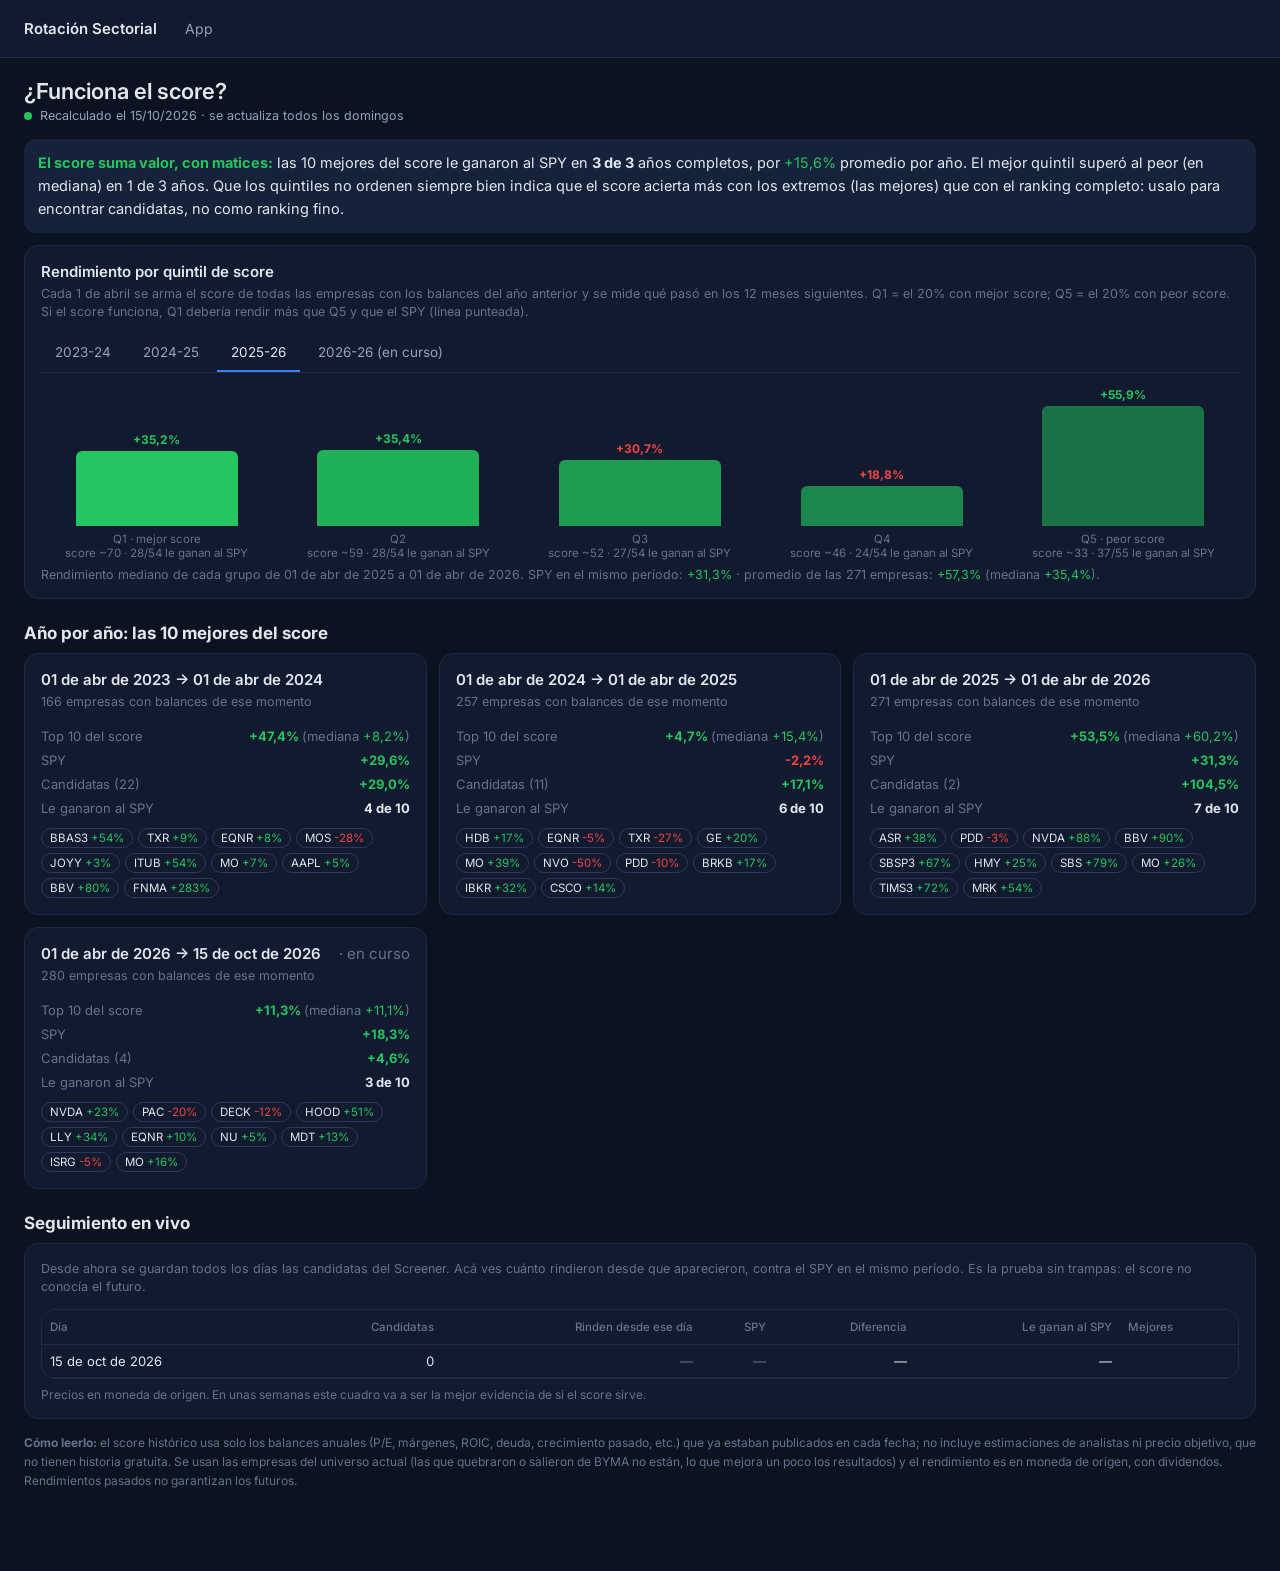
==== backtest.html @ 3cff4f19 "Cartera real, CEDEARs en pesos con CCL implícito, calendario de resultados con resumen del managemen" ====
<!DOCTYPE html>
<html lang="es">
<head>
<meta charset="UTF-8">
<meta name="viewport" content="width=device-width, initial-scale=1">
<title>Backtest del score</title>
<link rel="preconnect" href="https://fonts.googleapis.com">
<link href="https://fonts.googleapis.com/css2?family=Inter:wght@400;500;600;700&display=swap" rel="stylesheet">
<link rel="stylesheet" href="/css/app.css">
<script src="/js/embed.js"></script>
<style>
  main { max-width:1300px; }
  .card h3 { margin:0 0 4px; font-size:15px; font-weight:600; }
  .card .sub2 { color:var(--dim); font-size:12.5px; margin-bottom:12px; line-height:1.5; }
  .verdict { font-size:14.5px; line-height:1.6; padding:12px 14px; background:var(--panel2); border-radius:12px; margin-bottom:12px; }
  .qbars { display:grid; grid-template-columns:repeat(5,1fr); gap:10px; align-items:end; height:170px; margin-top:8px; }
  .qbars .col { display:flex; flex-direction:column; justify-content:flex-end; align-items:center; height:100%; position:relative; }
  .qbars .col i { display:block; width:70%; border-radius:6px 6px 0 0; }
  .qbars .col b { font-size:12px; margin-bottom:4px; } .qbars .col span { font-size:11.5px; color:var(--dim); margin-top:6px; text-align:center; }
  .spyline { position:absolute; left:0; right:0; border-top:1px dashed #94a3b8; }
  .periods { display:grid; grid-template-columns:repeat(auto-fit,minmax(300px,1fr)); gap:12px; }
  .chips2 { display:flex; flex-wrap:wrap; gap:5px; margin-top:8px; }
  .chips2 a { font-size:11.5px; padding:2px 8px; border-radius:99px; border:1px solid var(--border2); color:var(--text); text-decoration:none; }
  .caveat { color:var(--dim); font-size:12px; line-height:1.6; margin-top:14px; }
</style>
</head>
<body>
<header><div class="brand">Rotación Sectorial</div><nav><a href="/">App</a></nav></header>
<main>
  <div class="top"><div><h1>¿Funciona el score?</h1><div class="status"><span class="dot" id="dot"></span><span id="statusTxt">Cargando…</span></div></div></div>
  <div id="verdict"></div>
  <div class="card"><h3>Rendimiento por quintil de score</h3><div class="sub2">Cada 1 de abril se arma el score de todas las empresas con los balances del año anterior y se mide qué pasó en los 12 meses siguientes. Q1 = el 20% con mejor score; Q5 = el 20% con peor score. Si el score funciona, Q1 debería rendir más que Q5 y que el SPY (línea punteada).</div>
    <div class="tabs" id="ptabs"></div><div id="quint"></div></div>
  <h2 style="font-size:17px;margin:24px 0 10px">Año por año: las 10 mejores del score</h2>
  <div class="periods" id="periods"></div>
  <h2 style="font-size:17px;margin:24px 0 10px">Seguimiento en vivo</h2>
  <div class="card"><div class="sub2">Desde ahora se guardan todos los días las candidatas del Screener. Acá ves cuánto rindieron desde que aparecieron, contra el SPY en el mismo período. Es la prueba sin trampas: el score no conocía el futuro.</div><div id="live"></div></div>
  <div class="caveat" id="caveat"></div>
</main>
<div id="toast" class="toast"></div>
<script src="/config.js"></script>
<script type="module" src="/js/backtest.js"></script>
</body>
</html>
---- css/app.css ----
/* Estilos compartidos: Screener, Watchlist y shell */
  :root {
    --bg:#0b1220; --panel:#111a2e; --panel2:#16213a; --border:#1e2a44; --border2:#2b3a5c;
    --text:#e2e8f0; --muted:#94a3b8; --dim:#64748b; --accent:#3b82f6; --accent-bg:#172554;
    --good:#22c55e; --good-bg:#14532d; --good-tx:#86efac;
    --mid:#eab308; --mid-bg:#713f12; --mid-tx:#fde68a;
    --bad:#ef4444; --bad-bg:#7f1d1d; --bad-tx:#fca5a5;
  }
  * { box-sizing:border-box; }
  body { margin:0; background:var(--bg); color:var(--text); font-family:Inter,-apple-system,Segoe UI,Roboto,Arial,sans-serif; font-size:14px; }
  .num { font-variant-numeric:tabular-nums; }
  a { color:inherit; }
  button, select, input, textarea { font-family:inherit; font-size:13px; color:var(--text); }
  header { display:flex; align-items:center; gap:16px; padding:14px 24px; border-bottom:1px solid var(--border); background:var(--panel); flex-wrap:wrap; }
  header .brand { font-weight:600; font-size:15px; }
  nav { display:flex; gap:4px; flex-wrap:wrap; }
  nav a { text-decoration:none; color:var(--muted); padding:6px 12px; border-radius:8px; }
  nav a:hover { color:var(--text); background:var(--panel2); }
  nav a.active { color:#fff; background:var(--accent); }
  main { max-width:1440px; margin:0 auto; padding:20px 24px 80px; }
  .top { display:flex; justify-content:space-between; align-items:flex-end; gap:16px; flex-wrap:wrap; margin-bottom:16px; }
  h1 { margin:0; font-size:22px; font-weight:600; }
  .status { color:var(--muted); font-size:12.5px; margin-top:4px; display:flex; align-items:center; gap:8px; }
  .dot { width:8px; height:8px; border-radius:50%; background:var(--dim); display:inline-block; }
  .dot.on { background:var(--good); } .dot.load { background:var(--mid); }
  .actions { display:flex; gap:8px; flex-wrap:wrap; }
  .btn { background:var(--panel2); border:1px solid var(--border2); padding:8px 14px; border-radius:10px; cursor:pointer; display:inline-flex; align-items:center; gap:6px; }
  .btn:hover { border-color:var(--accent); }
  .btn.primary { background:var(--accent); border-color:var(--accent); color:#fff; }
  .btn.sm { padding:5px 10px; font-size:12px; border-radius:8px; }
  .progress { height:3px; background:var(--border); border-radius:2px; overflow:hidden; margin-bottom:14px; }
  .progress > div { height:100%; background:var(--accent); width:0; transition:width .3s; }
  .kpis { display:grid; grid-template-columns:repeat(auto-fit,minmax(160px,1fr)); gap:12px; margin-bottom:16px; }
  .kpi { background:var(--panel); border:1px solid var(--border); border-radius:14px; padding:14px 16px; }
  .kpi .l { color:var(--muted); font-size:12px; } .kpi .v { font-size:22px; font-weight:600; margin-top:4px; }
  .kpi .s { color:var(--dim); font-size:11.5px; margin-top:2px; }
  .filters { background:var(--panel); border:1px solid var(--border); border-radius:14px; padding:14px 16px; display:grid; gap:10px; margin-bottom:16px; }
  .frow { display:flex; gap:8px; align-items:center; flex-wrap:wrap; }
  .flabel { color:var(--dim); font-size:11.5px; width:62px; flex-shrink:0; }
  .chip { background:var(--panel2); border:1px solid var(--border); color:var(--muted); padding:5px 12px; border-radius:99px; cursor:pointer; font-size:12.5px; white-space:nowrap; }
  .chip:hover { color:var(--text); border-color:var(--border2); }
  .chip.on { background:var(--accent); border-color:var(--accent); color:#fff; }
  .chip .c { opacity:.7; margin-left:4px; font-size:11px; }
  input[type=search], input[type=text], input[type=number], select, textarea { background:var(--bg); border:1px solid var(--border2); border-radius:10px; padding:7px 10px; outline:none; }
  input:focus, select:focus, textarea:focus { border-color:var(--accent); }
  input[type=search] { width:240px; }
  .toggle { display:inline-flex; align-items:center; gap:8px; color:var(--muted); cursor:pointer; user-select:none; font-size:12.5px; }
  .toggle input { accent-color:var(--accent); width:15px; height:15px; }
  .tabs { display:flex; gap:4px; border-bottom:1px solid var(--border); margin-bottom:14px; }
  .tab { background:none; border:none; border-bottom:2px solid transparent; color:var(--muted); padding:10px 14px; cursor:pointer; font-size:13.5px; }
  .tab.on { color:var(--text); border-bottom-color:var(--accent); }
  .tab .c { background:var(--panel2); border-radius:99px; padding:1px 7px; font-size:11px; margin-left:6px; }
  .tablewrap { background:var(--panel); border:1px solid var(--border); border-radius:14px; overflow-x:auto; }
  table { width:100%; border-collapse:collapse; }
  th { text-align:right; color:var(--dim); font-weight:500; font-size:11.5px; padding:10px 8px; border-bottom:1px solid var(--border); white-space:nowrap; cursor:pointer; user-select:none; position:sticky; top:0; background:var(--panel); }
  th:hover { color:var(--text); } th.sorted { color:var(--accent); }
  th.l, td.l { text-align:left; }
  td { text-align:right; padding:8px 8px; font-size:13px; border-bottom:1px solid var(--border); white-space:nowrap; }
  tr.row { cursor:pointer; } tr.row:hover td { background:var(--panel2); }
  td .tk { font-weight:600; } td.sec { max-width:130px; overflow:hidden; text-overflow:ellipsis; color:var(--muted); }
  td .nm { color:var(--muted); font-size:12px; max-width:200px; overflow:hidden; text-overflow:ellipsis; display:block; }
  .score { display:inline-block; min-width:38px; text-align:center; border-radius:8px; padding:3px 6px; font-weight:600; font-size:12.5px; }
  .s-good { background:var(--good-bg); color:var(--good-tx); } .s-mid { background:var(--mid-bg); color:var(--mid-tx); }
  .s-bad { background:var(--bad-bg); color:var(--bad-tx); } .s-na { background:var(--panel2); color:var(--dim); }
  .pos { color:var(--good); } .neg { color:var(--bad); } .na { color:var(--dim); }
  .badge { display:inline-block; font-size:10.5px; padding:2px 7px; border-radius:99px; background:var(--panel2); color:var(--muted); border:1px solid var(--border); }
  .badge.cand { background:var(--good-bg); color:var(--good-tx); border-color:transparent; }
  .badge.mine { background:var(--accent-bg); color:#93c5fd; border-color:transparent; }
  .edited { color:#93c5fd; }
  .edited::after { content:"•"; margin-left:2px; }
  .more { text-align:center; padding:14px; }
  .empty { text-align:center; color:var(--muted); padding:48px 16px; }
  .grid-cards { display:grid; grid-template-columns:repeat(auto-fill,minmax(330px,1fr)); gap:14px; }
  .card { background:var(--panel); border:1px solid var(--border); border-radius:14px; padding:16px; }
  .card h3 { margin:0; font-size:15px; font-weight:600; display:flex; justify-content:space-between; align-items:center; gap:8px; }
  .card .sub { color:var(--dim); font-size:12px; margin:2px 0 12px; }
  .mini { display:grid; grid-template-columns:repeat(3,1fr); gap:8px; margin-bottom:12px; }
  .mini div { background:var(--panel2); border-radius:10px; padding:8px 10px; }
  .mini .l { color:var(--dim); font-size:11px; white-space:nowrap; } .mini .v { font-weight:600; margin-top:2px; }
  .toplist { display:grid; gap:6px; }
  .toplist .it { display:flex; justify-content:space-between; align-items:center; padding:6px 8px; border-radius:8px; cursor:pointer; }
  .toplist .it:hover { background:var(--panel2); }
  .cmp td, .cmp th { text-align:center; } .cmp td.l, .cmp th.l { text-align:left; }
  .cmp td.best { color:var(--good-tx); background:rgba(34,197,94,.08); font-weight:600; }
  .cmpbar { position:fixed; bottom:16px; left:50%; transform:translateX(-50%); background:var(--panel2); border:1px solid var(--border2); border-radius:14px; padding:10px 14px; display:none; gap:10px; align-items:center; box-shadow:0 10px 30px rgba(0,0,0,.4); z-index:20; }
  .cmpbar.show { display:flex; }
  .overlay { position:fixed; inset:0; background:rgba(2,6,23,.6); display:none; z-index:30; }
  .overlay.show { display:block; }
  .drawer { position:fixed; top:0; right:0; height:100%; width:min(620px,100%); background:var(--panel); border-left:1px solid var(--border2); overflow-y:auto; transform:translateX(100%); transition:transform .2s; z-index:40; padding:22px 24px 40px; }
  .drawer.show { transform:none; }
  .dh { display:flex; justify-content:space-between; gap:12px; align-items:flex-start; }
  .dh h2 { margin:0; font-size:20px; } .dh .meta { color:var(--muted); font-size:12.5px; margin-top:4px; }
  .x { background:none; border:none; color:var(--muted); font-size:22px; cursor:pointer; line-height:1; }
  .hero { display:grid; grid-template-columns:auto 1fr; gap:18px; align-items:center; background:var(--panel2); border-radius:14px; padding:16px; margin:16px 0; }
  .bigscore { font-size:40px; font-weight:700; width:92px; height:92px; border-radius:20px; display:flex; align-items:center; justify-content:center; }
  .bars { display:grid; gap:8px; }
  .bar { display:grid; grid-template-columns:90px 1fr 34px; gap:8px; align-items:center; font-size:12px; color:var(--muted); }
  .bar .t { height:8px; background:var(--border); border-radius:4px; overflow:hidden; } .bar .t div { height:100%; border-radius:4px; }
  .sec-title { font-size:12px; color:var(--dim); text-transform:uppercase; letter-spacing:.06em; margin:20px 0 8px; }
  .reasons { display:grid; gap:6px; } .reasons div { font-size:13px; display:flex; gap:8px; }
  .mgrid { display:grid; grid-template-columns:repeat(2,1fr); gap:8px; }
  .m { background:var(--panel2); border-radius:10px; padding:10px 12px; border:1px solid transparent; }
  .m:hover { border-color:var(--border2); }
  .m .l { color:var(--dim); font-size:11.5px; display:flex; justify-content:space-between; }
  .m .v { font-size:16px; font-weight:600; margin:2px 0 6px; cursor:text; }
  .m .pb { height:4px; background:var(--border); border-radius:2px; overflow:hidden; } .m .pb div { height:100%; }
  .m .med { color:var(--dim); font-size:11px; margin-top:4px; }
  .m input { width:100%; padding:4px 6px; font-size:14px; }
  .mine-box { display:grid; grid-template-columns:1fr 1fr; gap:10px; }
  .mine-box label { color:var(--dim); font-size:11.5px; display:grid; gap:4px; }
  .mine-box textarea { grid-column:1/-1; min-height:90px; resize:vertical; }
  .modal { position:fixed; top:50%; left:50%; transform:translate(-50%,-50%); background:var(--panel); border:1px solid var(--border2); border-radius:16px; padding:20px 22px; width:min(520px,94vw); max-height:88vh; overflow-y:auto; display:none; z-index:50; }
  .modal.show { display:block; }
  .wrow { display:grid; grid-template-columns:150px 1fr 30px; gap:10px; align-items:center; margin:6px 0; font-size:13px; }
  .wrow input { accent-color:var(--accent); }
  .how { font-size:12.5px; line-height:1.55; padding:8px 0; border-bottom:1px solid var(--border); }
  .how .na { font-size:11.5px; margin-top:3px; }
  .wgroup { color:var(--dim); font-size:11.5px; text-transform:uppercase; letter-spacing:.06em; margin-top:14px; }
  .toast { position:fixed; bottom:20px; right:20px; background:var(--panel2); border:1px solid var(--border2); padding:10px 14px; border-radius:10px; display:none; z-index:60; }
  .toast.show { display:block; }
  #printRoot { display:none; }
  @media (max-width:700px) { main { padding:14px; } .mgrid, .mine-box { grid-template-columns:1fr; } input[type=search] { width:100%; } .flabel { width:100%; } }

  /* ---------- PDF (impresión en tema claro) ---------- */
  @media print {
    @page { size:A4; margin:14mm 12mm; }
    body { background:#fff; color:#111827; font-size:11px; }
    body > *:not(#printRoot) { display:none !important; }
    #printRoot { display:block; }
    .rp h1 { font-size:20px; margin:0 0 2px; color:#0f172a; }
    .rp .sub { color:#6b7280; font-size:11px; margin-bottom:14px; }
    .rp h2 { font-size:13px; margin:16px 0 6px; color:#0f172a; border-bottom:2px solid #3b82f6; padding-bottom:3px; }
    .rp table { width:100%; border-collapse:collapse; font-size:10px; }
    .rp th { text-align:right; color:#6b7280; font-weight:600; border-bottom:1px solid #d1d5db; padding:5px 6px; position:static; background:#fff; }
    .rp td { text-align:right; border-bottom:1px solid #f3f4f6; padding:5px 6px; color:#111827; }
    .rp th.l, .rp td.l { text-align:left; }
    .rp .kp { display:grid; grid-template-columns:repeat(4,1fr); gap:8px; margin:8px 0; }
    .rp .kp div { border:1px solid #e5e7eb; border-radius:8px; padding:8px; }
    .rp .kp .l { color:#6b7280; font-size:9.5px; } .rp .kp .v { font-size:15px; font-weight:700; }
    .rp .sc { font-weight:700; } .rp .g { color:#15803d; } .rp .m2 { color:#b45309; } .rp .b { color:#b91c1c; }
    .rp ul { margin:4px 0; padding-left:16px; } .rp li { margin:2px 0; }
    .rp .notes { border:1px solid #e5e7eb; border-radius:8px; padding:8px 10px; white-space:pre-wrap; }
    .rp .foot { margin-top:18px; color:#9ca3af; font-size:9px; border-top:1px solid #e5e7eb; padding-top:6px; }
    .rp .pb { page-break-inside:avoid; }
  }
html.embedded header { display:none; }
html.embedded main { padding-top:16px; }
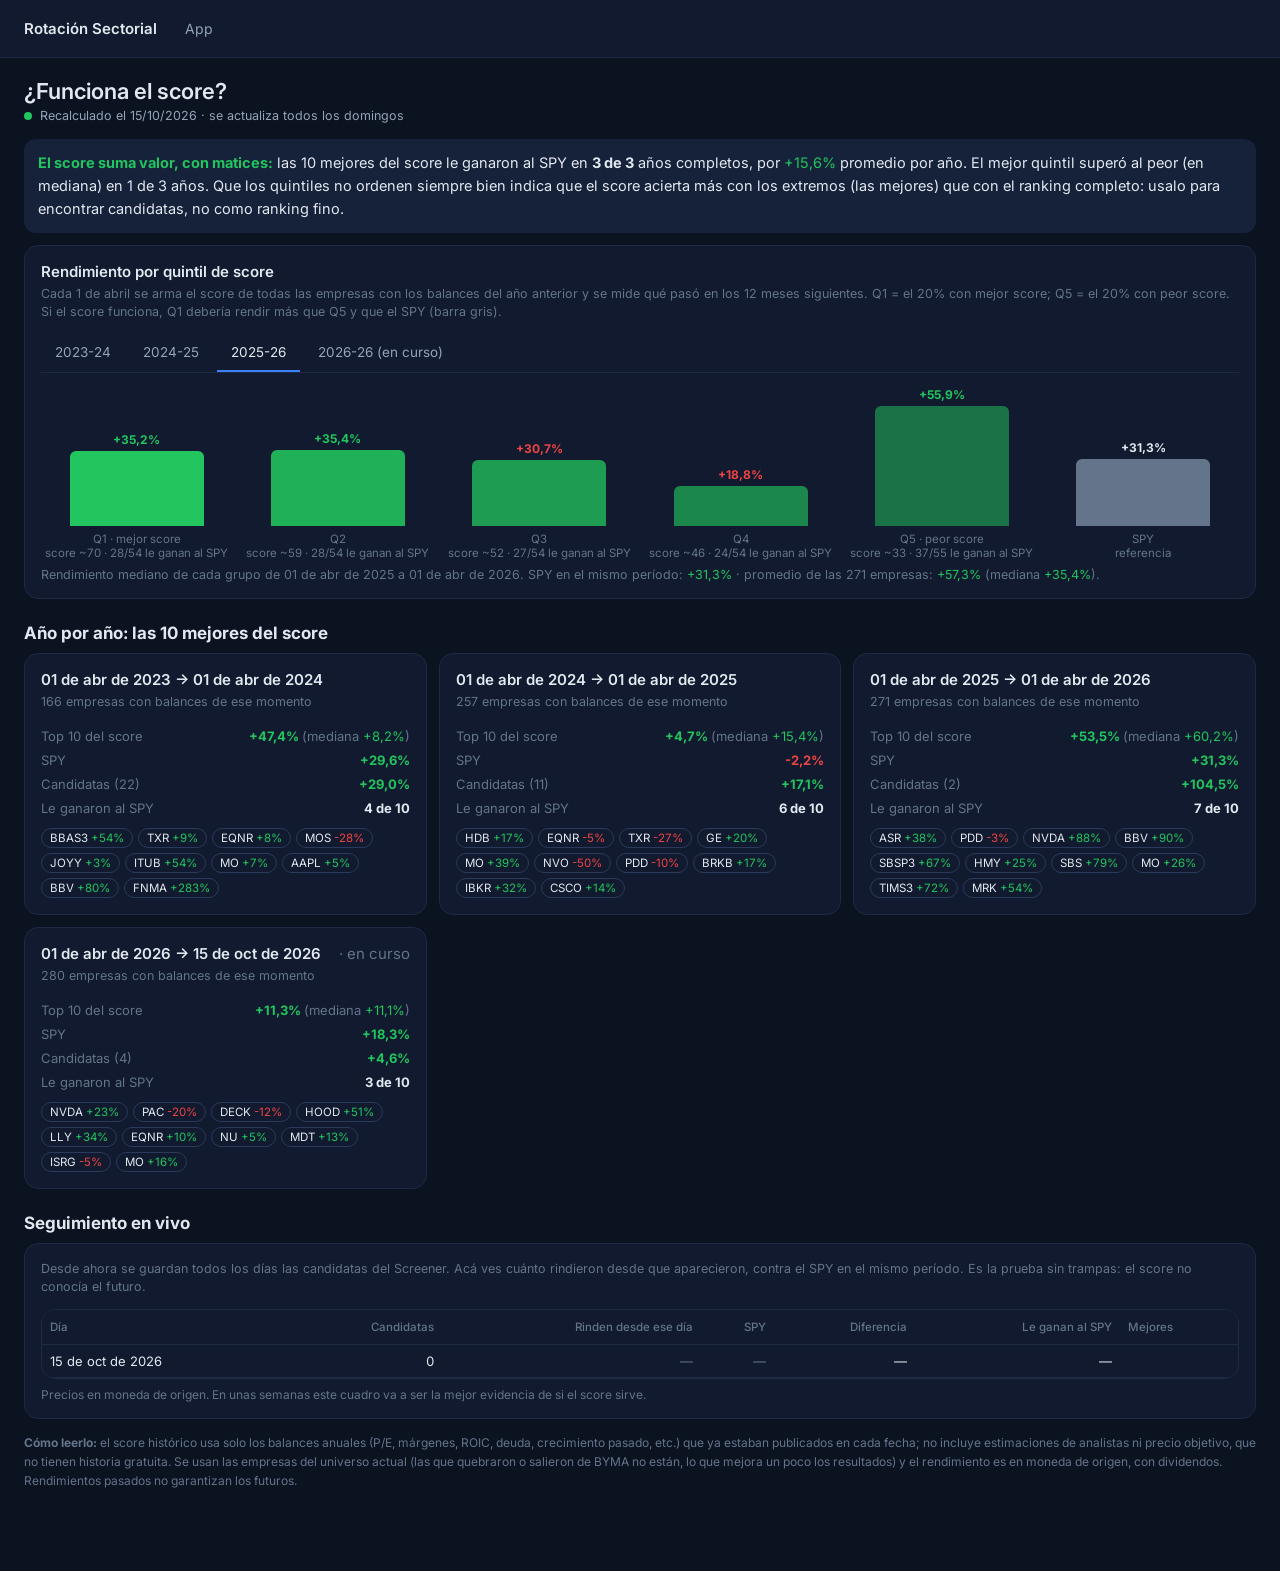
==== commit 92ecd294: "Ajustes: filtro de desvíos de CCL sospechosos, SPY en el backtest, fecha en modo oscuro, tablas de f" ====
--- a/backtest.html
+++ b/backtest.html
@@ -13,7 +13,7 @@
   .card h3 { margin:0 0 4px; font-size:15px; font-weight:600; }
   .card .sub2 { color:var(--dim); font-size:12.5px; margin-bottom:12px; line-height:1.5; }
   .verdict { font-size:14.5px; line-height:1.6; padding:12px 14px; background:var(--panel2); border-radius:12px; margin-bottom:12px; }
-  .qbars { display:grid; grid-template-columns:repeat(5,1fr); gap:10px; align-items:end; height:170px; margin-top:8px; }
+  .qbars { display:grid; grid-template-columns:repeat(6,1fr); gap:10px; align-items:end; height:170px; margin-top:8px; }
   .qbars .col { display:flex; flex-direction:column; justify-content:flex-end; align-items:center; height:100%; position:relative; }
   .qbars .col i { display:block; width:70%; border-radius:6px 6px 0 0; }
   .qbars .col b { font-size:12px; margin-bottom:4px; } .qbars .col span { font-size:11.5px; color:var(--dim); margin-top:6px; text-align:center; }
@@ -29,7 +29,7 @@
 <main>
   <div class="top"><div><h1>¿Funciona el score?</h1><div class="status"><span class="dot" id="dot"></span><span id="statusTxt">Cargando…</span></div></div></div>
   <div id="verdict"></div>
-  <div class="card"><h3>Rendimiento por quintil de score</h3><div class="sub2">Cada 1 de abril se arma el score de todas las empresas con los balances del año anterior y se mide qué pasó en los 12 meses siguientes. Q1 = el 20% con mejor score; Q5 = el 20% con peor score. Si el score funciona, Q1 debería rendir más que Q5 y que el SPY (línea punteada).</div>
+  <div class="card"><h3>Rendimiento por quintil de score</h3><div class="sub2">Cada 1 de abril se arma el score de todas las empresas con los balances del año anterior y se mide qué pasó en los 12 meses siguientes. Q1 = el 20% con mejor score; Q5 = el 20% con peor score. Si el score funciona, Q1 debería rendir más que Q5 y que el SPY (barra gris).</div>
     <div class="tabs" id="ptabs"></div><div id="quint"></div></div>
   <h2 style="font-size:17px;margin:24px 0 10px">Año por año: las 10 mejores del score</h2>
   <div class="periods" id="periods"></div>
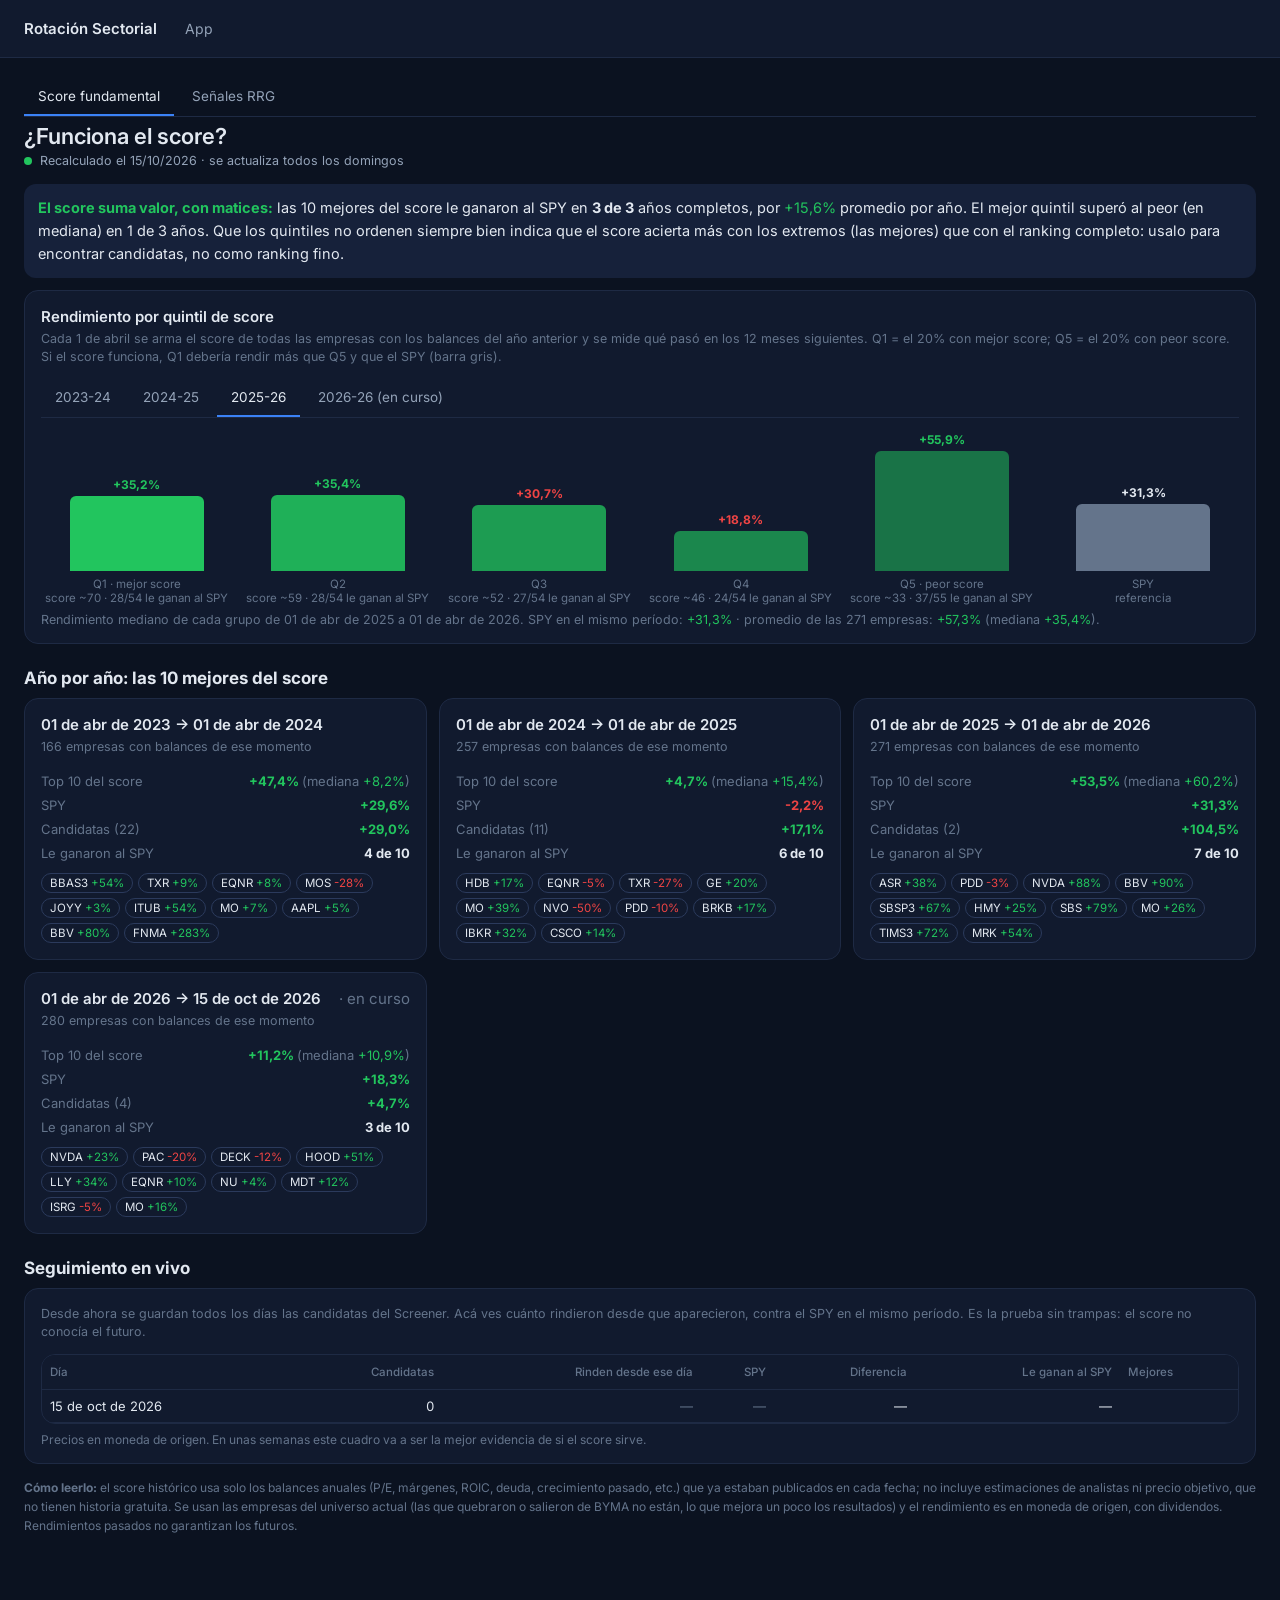
==== commit 8b5fbc2e: "Backtest de señales RRG (2018-2026) y estrategia: líderes del sector a 6 meses en cada señal; score " ====
--- a/backtest.html
+++ b/backtest.html
@@ -21,12 +21,19 @@
   .periods { display:grid; grid-template-columns:repeat(auto-fit,minmax(300px,1fr)); gap:12px; }
   .chips2 { display:flex; flex-wrap:wrap; gap:5px; margin-top:8px; }
   .chips2 a { font-size:11.5px; padding:2px 8px; border-radius:99px; border:1px solid var(--border2); color:var(--text); text-decoration:none; }
+  .rt td { font-size:13px; } .rt td.l { white-space:normal; }
+  .big3 { display:grid; grid-template-columns:repeat(auto-fit,minmax(220px,1fr)); gap:10px; margin:12px 0; }
+  .big3 div { background:var(--panel); border:1px solid var(--border); border-radius:12px; padding:12px 14px; }
+  .big3 .v { font-size:22px; font-weight:600; } .big3 .l { color:var(--muted); font-size:12px; margin-top:2px; }
   .caveat { color:var(--dim); font-size:12px; line-height:1.6; margin-top:14px; }
 </style>
 </head>
 <body>
 <header><div class="brand">Rotación Sectorial</div><nav><a href="/">App</a></nav></header>
 <main>
+  <div class="tabs" id="btTabs" style="margin-bottom:6px"><button class="tab on" data-v="score">Score fundamental</button><button class="tab" data-v="rrg">Señales RRG</button></div>
+  <section id="vRrg" style="display:none"></section>
+  <section id="vScore">
   <div class="top"><div><h1>¿Funciona el score?</h1><div class="status"><span class="dot" id="dot"></span><span id="statusTxt">Cargando…</span></div></div></div>
   <div id="verdict"></div>
   <div class="card"><h3>Rendimiento por quintil de score</h3><div class="sub2">Cada 1 de abril se arma el score de todas las empresas con los balances del año anterior y se mide qué pasó en los 12 meses siguientes. Q1 = el 20% con mejor score; Q5 = el 20% con peor score. Si el score funciona, Q1 debería rendir más que Q5 y que el SPY (barra gris).</div>
@@ -36,6 +43,7 @@
   <h2 style="font-size:17px;margin:24px 0 10px">Seguimiento en vivo</h2>
   <div class="card"><div class="sub2">Desde ahora se guardan todos los días las candidatas del Screener. Acá ves cuánto rindieron desde que aparecieron, contra el SPY en el mismo período. Es la prueba sin trampas: el score no conocía el futuro.</div><div id="live"></div></div>
   <div class="caveat" id="caveat"></div>
+  </section>
 </main>
 <div id="toast" class="toast"></div>
 <script src="/config.js"></script>
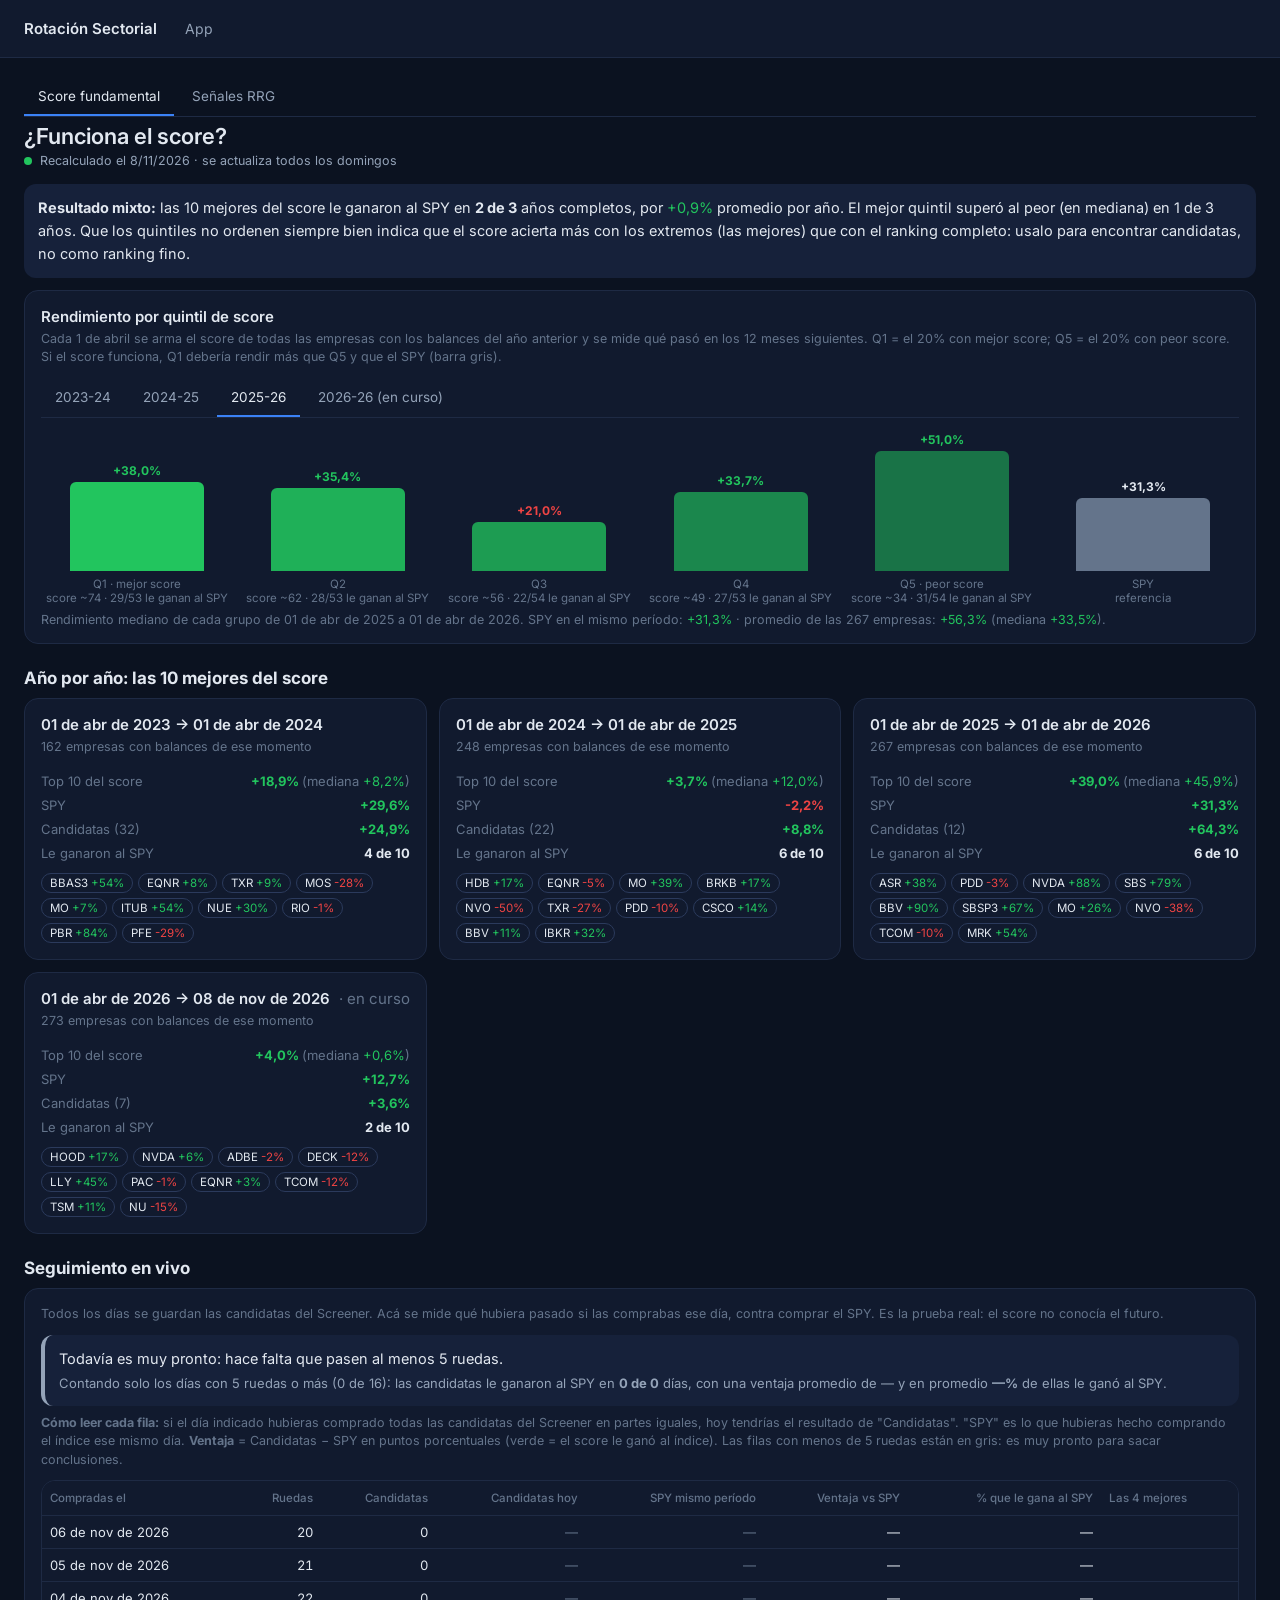
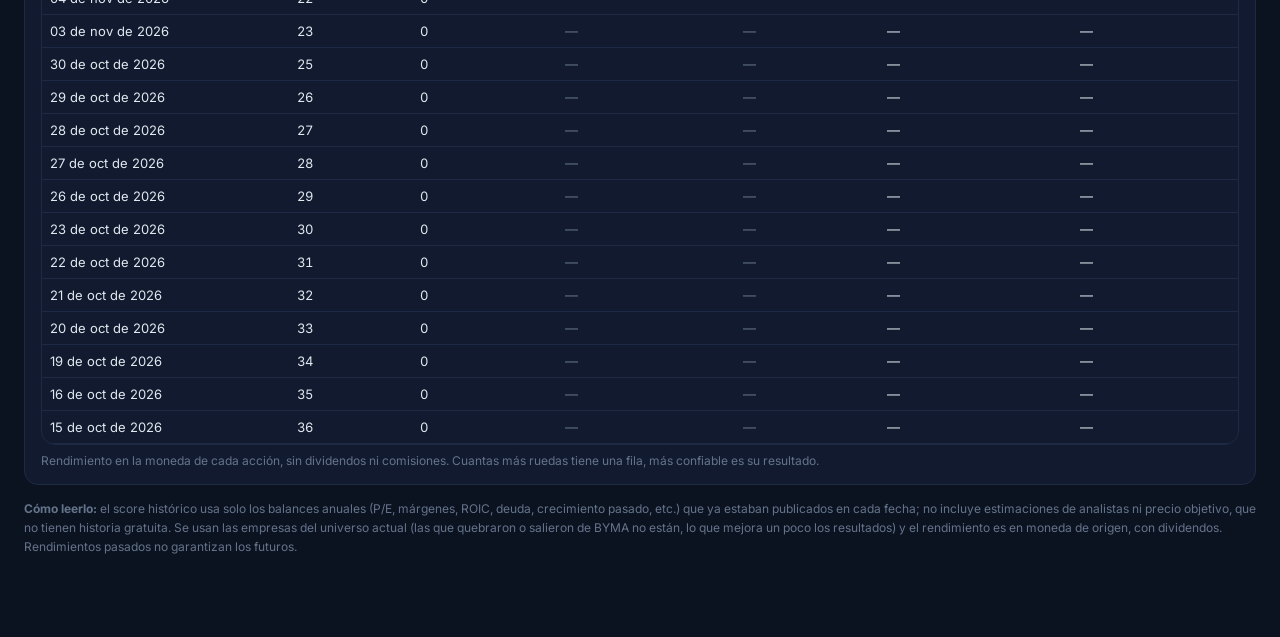
==== commit 8e9e3b09: "Borra CEDEARs $; seguimiento en vivo legible con veredicto; RRG en castellano con 'qué hacer'; estad" ====
--- a/backtest.html
+++ b/backtest.html
@@ -23,8 +23,8 @@
   .chips2 a { font-size:11.5px; padding:2px 8px; border-radius:99px; border:1px solid var(--border2); color:var(--text); text-decoration:none; }
   .rt td { font-size:13px; } .rt td.l { white-space:normal; }
   .big3 { display:grid; grid-template-columns:repeat(auto-fit,minmax(220px,1fr)); gap:10px; margin:12px 0; }
-  .big3 div { background:var(--panel); border:1px solid var(--border); border-radius:12px; padding:12px 14px; }
-  .big3 .v { font-size:22px; font-weight:600; } .big3 .l { color:var(--muted); font-size:12px; margin-top:2px; }
+  .big3 > div { background:var(--panel); border:1px solid var(--border); border-radius:12px; padding:12px 14px; }
+  .big3 > div .v { font-size:22px; font-weight:600; } .big3 .l { color:var(--muted); font-size:12px; margin-top:2px; }
   .caveat { color:var(--dim); font-size:12px; line-height:1.6; margin-top:14px; }
 </style>
 </head>
@@ -41,7 +41,7 @@
   <h2 style="font-size:17px;margin:24px 0 10px">Año por año: las 10 mejores del score</h2>
   <div class="periods" id="periods"></div>
   <h2 style="font-size:17px;margin:24px 0 10px">Seguimiento en vivo</h2>
-  <div class="card"><div class="sub2">Desde ahora se guardan todos los días las candidatas del Screener. Acá ves cuánto rindieron desde que aparecieron, contra el SPY en el mismo período. Es la prueba sin trampas: el score no conocía el futuro.</div><div id="live"></div></div>
+  <div class="card"><div class="sub2">Todos los días se guardan las candidatas del Screener. Acá se mide qué hubiera pasado si las comprabas ese día, contra comprar el SPY. Es la prueba real: el score no conocía el futuro.</div><div id="live"></div></div>
   <div class="caveat" id="caveat"></div>
   </section>
 </main>
--- a/css/app.css
+++ b/css/app.css
@@ -41,7 +41,7 @@
   .chip:hover { color:var(--text); border-color:var(--border2); }
   .chip.on { background:var(--accent); border-color:var(--accent); color:#fff; }
   .chip .c { opacity:.7; margin-left:4px; font-size:11px; }
-  input[type=search], input[type=text], input[type=number], select, textarea { background:var(--bg); border:1px solid var(--border2); border-radius:10px; padding:7px 10px; outline:none; }
+  input[type=search], input[type=text], input[type=number], input[type=date], select, textarea { color-scheme:dark; color:var(--text); background:var(--bg); border:1px solid var(--border2); border-radius:10px; padding:7px 10px; outline:none; }
   input:focus, select:focus, textarea:focus { border-color:var(--accent); }
   input[type=search] { width:240px; }
   .toggle { display:inline-flex; align-items:center; gap:8px; color:var(--muted); cursor:pointer; user-select:none; font-size:12.5px; }
@@ -145,3 +145,26 @@
   }
 html.embedded header { display:none; }
 html.embedded main { padding-top:16px; }
+
+  /* Oportunidades fundamentales (Screener) */
+  .opp-h { color:var(--muted); font-size:13px; margin:0 0 12px; line-height:1.5; }
+  .opp-grid { display:grid; grid-template-columns:repeat(auto-fill,minmax(360px,1fr)); gap:12px; }
+  .opp { background:var(--panel); border:1px solid var(--border); border-radius:14px; padding:14px 16px; cursor:pointer; }
+  .opp:hover { border-color:var(--accent); }
+  .opp-t { display:flex; justify-content:space-between; align-items:flex-start; gap:10px; }
+  .opp-t .tk { font-weight:700; font-size:16px; } .opp-t .nm { color:var(--dim); font-size:12px; display:block; margin-top:2px; }
+  .opp-s { text-align:center; min-width:58px; border-radius:10px; padding:4px 6px; } .opp-s b { font-size:22px; display:block; line-height:1.1; } .opp-s span { font-size:10px; opacity:.8; }
+  .opp-s.g { background:rgba(34,197,94,.14); color:#4ade80; } .opp-s.m { background:rgba(234,179,8,.14); color:#facc15; } .opp-s.b { background:rgba(239,68,68,.12); color:#f87171; }
+  .opp-bars { display:grid; grid-template-columns:repeat(7,1fr); gap:4px; margin:12px 0 8px; }
+  .opp-bars div { text-align:center; font-size:9.5px; color:var(--dim); line-height:1.2; }
+  .opp-bars i { display:block; height:34px; background:var(--panel2); border-radius:4px; position:relative; overflow:hidden; margin-bottom:3px; }
+  .opp-bars i u { position:absolute; left:0; right:0; bottom:0; }
+  .opp-why { font-size:12.5px; color:var(--text); margin:0; padding-left:16px; line-height:1.5; }
+  .opp-flag { font-size:11.5px; color:#fde68a; background:rgba(234,179,8,.08); border-radius:8px; padding:5px 8px; margin-top:8px; }
+
+  .opp-nav { display:flex; gap:6px; flex-wrap:wrap; margin:0 0 6px; position:sticky; top:0; z-index:4; background:var(--bg); padding:6px 0; }
+  .opp-nav a { text-decoration:none; font-size:12.5px; color:var(--muted); background:var(--panel2); border:1px solid var(--border); border-radius:99px; padding:4px 11px; }
+  .opp-nav a:hover { color:var(--text); border-color:var(--accent); } .opp-nav a span { color:var(--dim); margin-left:3px; }
+  .opp-sec { margin-top:18px; scroll-margin-top:50px; }
+  .opp-sh { display:flex; justify-content:space-between; align-items:baseline; gap:12px; flex-wrap:wrap; border-left:3px solid var(--accent); padding-left:10px; margin-bottom:10px; }
+  .opp-sh h3 { margin:0; font-size:16px; } .opp-sh h3 .na { font-size:12px; font-weight:400; margin-left:6px; } .opp-sh > .na { font-size:12px; }
